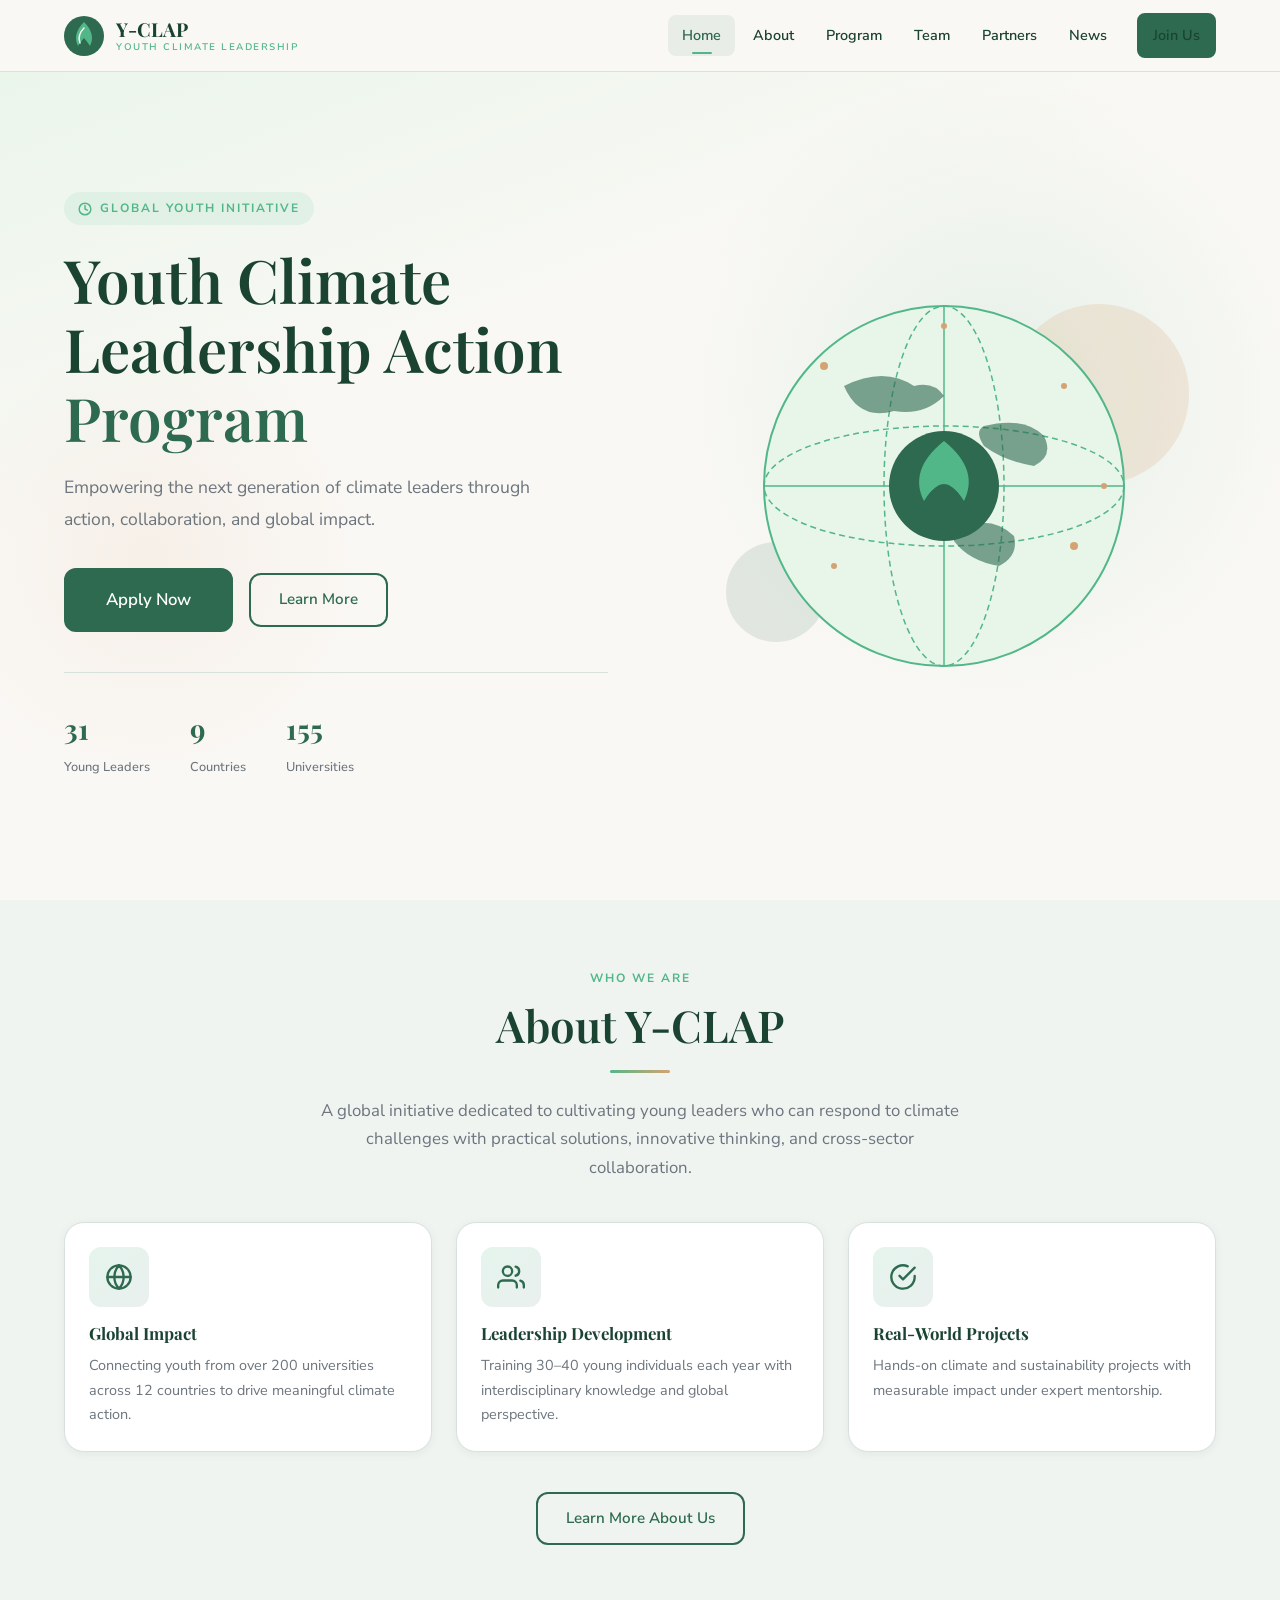
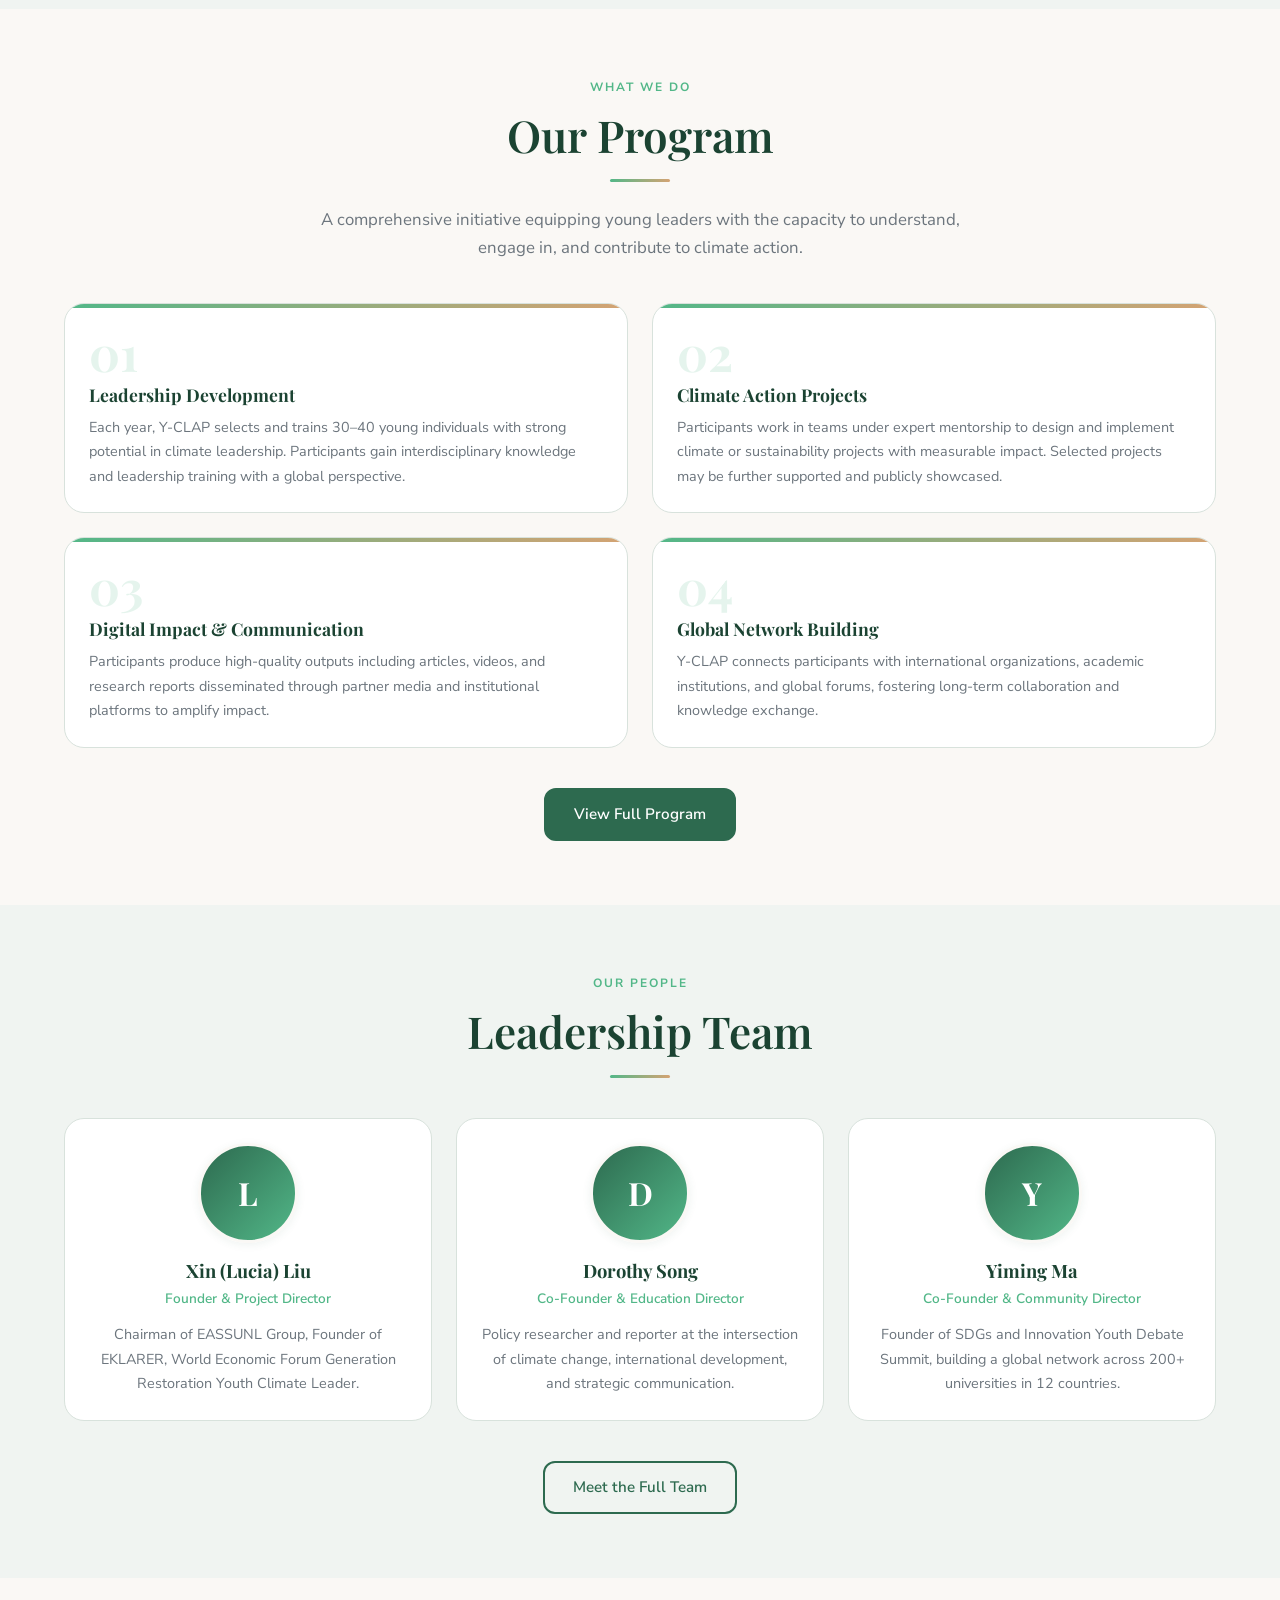
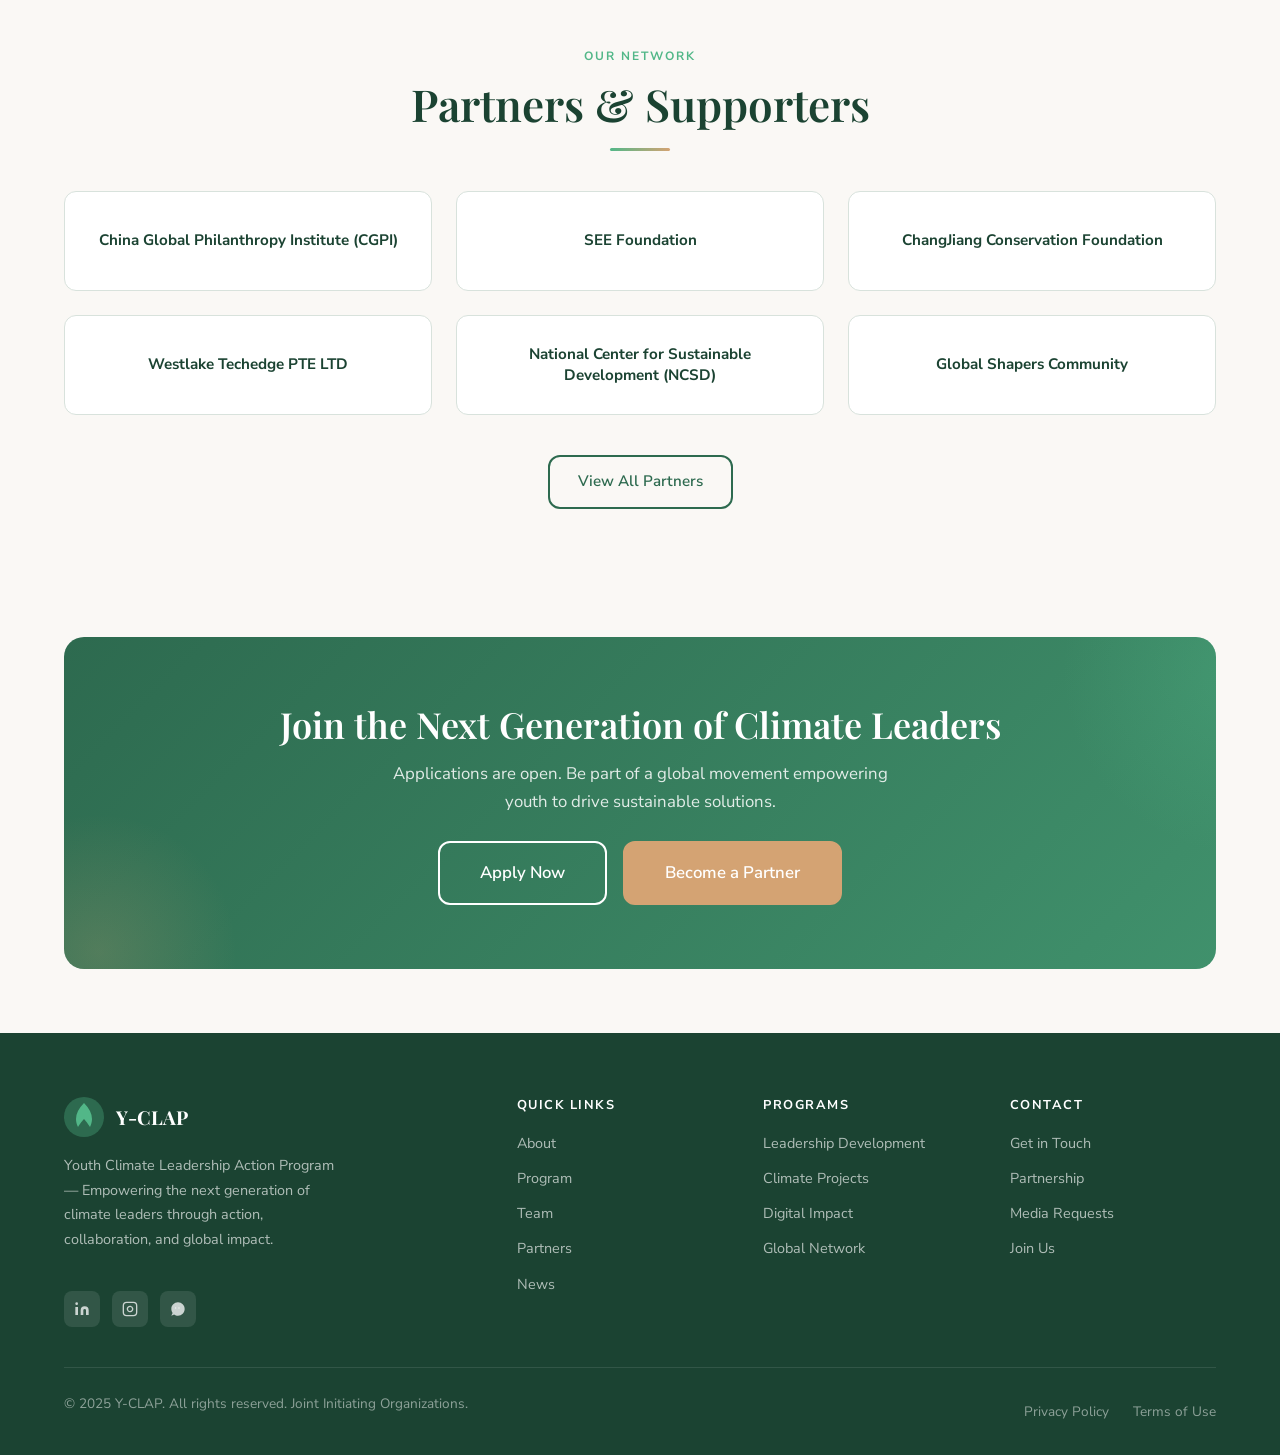
==== index.html @ 4a53b130 "Add files via upload" ====
<!DOCTYPE html>
<html lang="en">
<head>
  <meta charset="UTF-8">
  <meta name="viewport" content="width=device-width, initial-scale=1.0">
  <title>Y-CLAP | Youth Climate Leadership Action Program</title>
  <meta name="description" content="Empowering the next generation of climate leaders through action, collaboration, and global impact.">
  <link rel="stylesheet" href="css/style.css">
  <link rel="stylesheet" href="css/components.css">
  <link rel="icon" type="image/svg+xml" href="data:image/svg+xml,<svg xmlns='http://www.w3.org/2000/svg' viewBox='0 0 100 100'><circle cx='50' cy='50' r='45' fill='%232d6a4f'/><path d='M50 20 C30 35 25 55 35 70 C42 60 50 55 50 55 C50 55 58 60 65 70 C75 55 70 35 50 20Z' fill='%2352b788'/></svg>">
</head>
<body>

  <!-- Header -->
  <header class="header">
    <div class="header__inner">
      <a href="index.html" class="header__logo">
        <svg class="header__logo-icon" viewBox="0 0 40 40" fill="none" xmlns="http://www.w3.org/2000/svg">
          <circle cx="20" cy="20" r="20" fill="#2d6a4f"/>
          <path d="M20 6C12 14 10 22 14 30C17 25 20 22 20 22C20 22 23 25 26 30C30 22 28 14 20 6Z" fill="#52b788"/>
          <path d="M20 12C15 17 14 22 16 27" stroke="#faf8f5" stroke-width="1.5" stroke-linecap="round"/>
        </svg>
        <div class="header__logo-text">
          Y-CLAP
          <span>Youth Climate Leadership</span>
        </div>
      </a>

      <nav class="nav" aria-label="Main navigation">
        <a href="index.html" class="nav__link active">Home</a>
        <a href="about.html" class="nav__link">About</a>
        <a href="program.html" class="nav__link">Program</a>
        <a href="team.html" class="nav__link">Team</a>
        <a href="partners.html" class="nav__link">Partners</a>
        <a href="news.html" class="nav__link">News</a>
        <a href="contact.html" class="nav__link nav__cta btn btn--primary btn--sm">Join Us</a>
      </nav>

      <button class="nav-toggle" aria-label="Toggle menu">
        <span></span><span></span><span></span>
      </button>
    </div>
  </header>

  <!-- Hero Section -->
  <section class="hero">
    <div class="container">
      <div class="hero__inner">
        <div class="hero__content">
          <div class="hero__label">
            <svg width="14" height="14" viewBox="0 0 24 24" fill="none" stroke="currentColor" stroke-width="2.5" stroke-linecap="round" stroke-linejoin="round"><path d="M12 2C6.48 2 2 6.48 2 12s4.48 10 10 10 10-4.48 10-10S17.52 2 12 2z"/><path d="M12 6v6l4 2"/></svg>
            Global Youth Initiative
          </div>
          <h1 class="hero__title">
            Youth Climate<br>Leadership Action<br><em>Program</em>
          </h1>
          <p class="hero__subtitle">
            Empowering the next generation of climate leaders through action, collaboration, and global impact.
          </p>
          <div class="hero__actions">
            <a href="contact.html" class="btn btn--primary btn--lg">Apply Now</a>
            <a href="program.html" class="btn btn--outline">Learn More</a>
          </div>

          <div class="hero__stats">
            <div class="hero__stat">
              <span class="hero__stat-number" data-counter="40">0</span>
              <span class="hero__stat-label">Young Leaders</span>
            </div>
            <div class="hero__stat">
              <span class="hero__stat-number" data-counter="12">0</span>
              <span class="hero__stat-label">Countries</span>
            </div>
            <div class="hero__stat">
              <span class="hero__stat-number" data-counter="200">0</span>
              <span class="hero__stat-label">Universities</span>
            </div>
          </div>
        </div>

        <div class="hero__visual" aria-hidden="true">
          <div class="hero__circle hero__circle--1"></div>
          <div class="hero__circle hero__circle--2"></div>
          <div class="hero__circle hero__circle--3"></div>
          <svg class="hero__illustration" viewBox="0 0 520 520" fill="none" xmlns="http://www.w3.org/2000/svg">
            <!-- Globe -->
            <circle cx="260" cy="260" r="180" fill="#e8f5e9" stroke="#52b788" stroke-width="2"/>
            <ellipse cx="260" cy="260" rx="180" ry="60" stroke="#52b788" stroke-width="1.5" stroke-dasharray="6 4"/>
            <ellipse cx="260" cy="260" rx="60" ry="180" stroke="#52b788" stroke-width="1.5" stroke-dasharray="6 4"/>
            <path d="M80 260 H440" stroke="#52b788" stroke-width="1.5"/>
            <path d="M260 80 V440" stroke="#52b788" stroke-width="1.5"/>
            <!-- Continents simplified -->
            <path d="M160 160 Q200 140 230 160 Q250 155 260 170 Q240 190 210 185 Q175 195 160 160Z" fill="#2d6a4f" opacity="0.6"/>
            <path d="M300 200 Q340 190 360 210 Q370 230 350 240 Q320 235 300 220 Q290 205 300 200Z" fill="#2d6a4f" opacity="0.6"/>
            <path d="M280 300 Q310 290 330 310 Q335 330 315 340 Q285 335 270 315 Q270 305 280 300Z" fill="#2d6a4f" opacity="0.6"/>
            <!-- Central leaf logo -->
            <circle cx="260" cy="260" r="55" fill="#2d6a4f"/>
            <path d="M260 215C235 235 230 255 240 275C248 262 255 258 260 258C265 258 272 262 280 275C290 255 285 235 260 215Z" fill="#52b788"/>
            <!-- Stars -->
            <circle cx="140" cy="140" r="4" fill="#d4a373"/>
            <circle cx="380" cy="160" r="3" fill="#d4a373"/>
            <circle cx="150" cy="340" r="3" fill="#d4a373"/>
            <circle cx="390" cy="320" r="4" fill="#d4a373"/>
            <circle cx="260" cy="100" r="3" fill="#d4a373"/>
            <circle cx="420" cy="260" r="3" fill="#d4a373"/>
          </svg>
        </div>
      </div>
    </div>
  </section>

  <!-- About Preview -->
  <section class="section section--alt">
    <div class="container">
      <div class="section__header fade-in">
        <span class="section__label">Who We Are</span>
        <h2 class="section__title">About Y-CLAP</h2>
        <div class="section-divider"></div>
        <p class="section__subtitle">
          A global initiative dedicated to cultivating young leaders who can respond to climate challenges with practical solutions, innovative thinking, and cross-sector collaboration.
        </p>
      </div>

      <div class="grid grid--3" style="margin-top: 2.5rem;">
        <div class="card fade-in fade-in-delay-1">
          <div class="value-card__icon" style="margin: 0 0 1rem;">
            <svg width="28" height="28" viewBox="0 0 24 24" fill="none" stroke="currentColor" stroke-width="2" stroke-linecap="round" stroke-linejoin="round"><circle cx="12" cy="12" r="10"/><path d="M12 2a14.5 14.5 0 0 0 0 20 14.5 14.5 0 0 0 0-20"/><path d="M2 12h20"/></svg>
          </div>
          <h3 class="value-card__title">Global Impact</h3>
          <p class="value-card__desc">Connecting youth from over 200 universities across 12 countries to drive meaningful climate action.</p>
        </div>

        <div class="card fade-in fade-in-delay-2">
          <div class="value-card__icon" style="margin: 0 0 1rem;">
            <svg width="28" height="28" viewBox="0 0 24 24" fill="none" stroke="currentColor" stroke-width="2" stroke-linecap="round" stroke-linejoin="round"><path d="M17 21v-2a4 4 0 0 0-4-4H5a4 4 0 0 0-4 4v2"/><circle cx="9" cy="7" r="4"/><path d="M23 21v-2a4 4 0 0 0-3-3.87"/><path d="M16 3.13a4 4 0 0 1 0 7.75"/></svg>
          </div>
          <h3 class="value-card__title">Leadership Development</h3>
          <p class="value-card__desc">Training 30–40 young individuals each year with interdisciplinary knowledge and global perspective.</p>
        </div>

        <div class="card fade-in fade-in-delay-3">
          <div class="value-card__icon" style="margin: 0 0 1rem;">
            <svg width="28" height="28" viewBox="0 0 24 24" fill="none" stroke="currentColor" stroke-width="2" stroke-linecap="round" stroke-linejoin="round"><path d="M22 11.08V12a10 10 0 1 1-5.93-9.14"/><polyline points="22 4 12 14.01 9 11.01"/></svg>
          </div>
          <h3 class="value-card__title">Real-World Projects</h3>
          <p class="value-card__desc">Hands-on climate and sustainability projects with measurable impact under expert mentorship.</p>
        </div>
      </div>

      <div style="text-align: center; margin-top: 2.5rem;" class="fade-in">
        <a href="about.html" class="btn btn--outline">Learn More About Us</a>
      </div>
    </div>
  </section>

  <!-- Program Highlights -->
  <section class="section">
    <div class="container">
      <div class="section__header fade-in">
        <span class="section__label">What We Do</span>
        <h2 class="section__title">Our Program</h2>
        <div class="section-divider"></div>
        <p class="section__subtitle">
          A comprehensive initiative equipping young leaders with the capacity to understand, engage in, and contribute to climate action.
        </p>
      </div>

      <div class="grid grid--2" style="margin-top: 2.5rem; gap: 1.5rem;">
        <div class="program-card fade-in fade-in-delay-1">
          <div class="program-card__number">01</div>
          <h3 class="program-card__title">Leadership Development</h3>
          <p class="program-card__desc">Each year, Y-CLAP selects and trains 30–40 young individuals with strong potential in climate leadership. Participants gain interdisciplinary knowledge and leadership training with a global perspective.</p>
        </div>

        <div class="program-card fade-in fade-in-delay-2">
          <div class="program-card__number">02</div>
          <h3 class="program-card__title">Climate Action Projects</h3>
          <p class="program-card__desc">Participants work in teams under expert mentorship to design and implement climate or sustainability projects with measurable impact. Selected projects may be further supported and publicly showcased.</p>
        </div>

        <div class="program-card fade-in fade-in-delay-3">
          <div class="program-card__number">03</div>
          <h3 class="program-card__title">Digital Impact & Communication</h3>
          <p class="program-card__desc">Participants produce high-quality outputs including articles, videos, and research reports disseminated through partner media and institutional platforms to amplify impact.</p>
        </div>

        <div class="program-card fade-in fade-in-delay-4">
          <div class="program-card__number">04</div>
          <h3 class="program-card__title">Global Network Building</h3>
          <p class="program-card__desc">Y-CLAP connects participants with international organizations, academic institutions, and global forums, fostering long-term collaboration and knowledge exchange.</p>
        </div>
      </div>

      <div style="text-align: center; margin-top: 2.5rem;" class="fade-in">
        <a href="program.html" class="btn btn--primary">View Full Program</a>
      </div>
    </div>
  </section>

  <!-- Team Preview -->
  <section class="section section--alt">
    <div class="container">
      <div class="section__header fade-in">
        <span class="section__label">Our People</span>
        <h2 class="section__title">Leadership Team</h2>
        <div class="section-divider"></div>
      </div>

      <div class="grid grid--3" style="margin-top: 2.5rem;">
        <div class="team-card text-center fade-in fade-in-delay-1">
          <div class="team-card__avatar">L</div>
          <h3 class="team-card__name">Xin (Lucia) Liu</h3>
          <p class="team-card__role">Founder & Project Director</p>
          <p class="team-card__bio">Chairman of EASSUNL Group, Founder of EKLARER, World Economic Forum Generation Restoration Youth Climate Leader.</p>
        </div>

        <div class="team-card text-center fade-in fade-in-delay-2">
          <div class="team-card__avatar">D</div>
          <h3 class="team-card__name">Dorothy Song</h3>
          <p class="team-card__role">Co-Founder & Education Director</p>
          <p class="team-card__bio">Policy researcher and reporter at the intersection of climate change, international development, and strategic communication.</p>
        </div>

        <div class="team-card text-center fade-in fade-in-delay-3">
          <div class="team-card__avatar">Y</div>
          <h3 class="team-card__name">Yiming Ma</h3>
          <p class="team-card__role">Co-Founder & Community Director</p>
          <p class="team-card__bio">Founder of SDGs and Innovation Youth Debate Summit, building a global network across 200+ universities in 12 countries.</p>
        </div>
      </div>

      <div style="text-align: center; margin-top: 2.5rem;" class="fade-in">
        <a href="team.html" class="btn btn--outline">Meet the Full Team</a>
      </div>
    </div>
  </section>

  <!-- Partners Preview -->
  <section class="section">
    <div class="container">
      <div class="section__header fade-in">
        <span class="section__label">Our Network</span>
        <h2 class="section__title">Partners & Supporters</h2>
        <div class="section-divider"></div>
      </div>

      <div class="grid grid--3" style="margin-top: 2.5rem;">
        <div class="partner-card fade-in fade-in-delay-1"><span class="partner-card__name">China Global Philanthropy Institute (CGPI)</span></div>
        <div class="partner-card fade-in fade-in-delay-2"><span class="partner-card__name">SEE Foundation</span></div>
        <div class="partner-card fade-in fade-in-delay-3"><span class="partner-card__name">ChangJiang Conservation Foundation</span></div>
        <div class="partner-card fade-in fade-in-delay-1"><span class="partner-card__name">Westlake Techedge PTE LTD</span></div>
        <div class="partner-card fade-in fade-in-delay-2"><span class="partner-card__name">National Center for Sustainable Development (NCSD)</span></div>
        <div class="partner-card fade-in fade-in-delay-3"><span class="partner-card__name">Global Shapers Community</span></div>
      </div>

      <div style="text-align: center; margin-top: 2.5rem;" class="fade-in">
        <a href="partners.html" class="btn btn--outline">View All Partners</a>
      </div>
    </div>
  </section>

  <!-- CTA Banner -->
  <section class="section">
    <div class="container">
      <div class="cta-banner fade-in">
        <div class="cta-banner__inner">
          <h2>Join the Next Generation of Climate Leaders</h2>
          <p>Applications are open. Be part of a global movement empowering youth to drive sustainable solutions.</p>
          <div class="cta-banner__actions">
            <a href="contact.html" class="btn btn--outline-white btn--lg">Apply Now</a>
            <a href="contact.html" class="btn btn--accent btn--lg">Become a Partner</a>
          </div>
        </div>
      </div>
    </div>
  </section>

  <!-- Footer -->
  <footer class="footer">
    <div class="container">
      <div class="footer__grid">
        <div class="footer__brand">
          <div class="footer__brand-logo">
            <svg viewBox="0 0 40 40" fill="none"><circle cx="20" cy="20" r="20" fill="#2d6a4f"/><path d="M20 6C12 14 10 22 14 30C17 25 20 22 20 22C20 22 23 25 26 30C30 22 28 14 20 6Z" fill="#52b788"/></svg>
            <span class="footer__brand-name">Y-CLAP</span>
          </div>
          <p class="footer__brand-desc">Youth Climate Leadership Action Program — Empowering the next generation of climate leaders through action, collaboration, and global impact.</p>
          <div class="footer__social">
            <a href="#" aria-label="LinkedIn">
              <svg width="16" height="16" viewBox="0 0 24 24" fill="currentColor"><path d="M16 8a6 6 0 0 1 6 6v7h-4v-7a2 2 0 0 0-2-2 2 2 0 0 0-2 2v7h-4v-7a6 6 0 0 1 6-6z"/><rect x="2" y="9" width="4" height="12"/><circle cx="4" cy="4" r="2"/></svg>
            </a>
            <a href="#" aria-label="Instagram">
              <svg width="16" height="16" viewBox="0 0 24 24" fill="none" stroke="currentColor" stroke-width="2"><rect x="2" y="2" width="20" height="20" rx="5" ry="5"/><path d="M16 11.37A4 4 0 1 1 12.63 8 4 4 0 0 1 16 11.37z"/><line x1="17.5" y1="6.5" x2="17.51" y2="6.5"/></svg>
            </a>
            <a href="#" aria-label="WeChat">
              <svg width="16" height="16" viewBox="0 0 24 24" fill="currentColor"><path d="M8.5 11.5a1 1 0 1 0 0-2 1 1 0 0 0 0 2zm5 0a1 1 0 1 0 0-2 1 1 0 0 0 0 2z"/><path d="M12 2C6.48 2 2 6.48 2 12c0 2.17.7 4.18 1.88 5.82L2 22l4.18-1.88C7.82 21.3 9.83 22 12 22c5.52 0 10-4.48 10-10S17.52 2 12 2z"/></svg>
            </a>
          </div>
        </div>

        <div class="footer__col">
          <h4>Quick Links</h4>
          <ul class="footer__links">
            <li><a href="about.html">About</a></li>
            <li><a href="program.html">Program</a></li>
            <li><a href="team.html">Team</a></li>
            <li><a href="partners.html">Partners</a></li>
            <li><a href="news.html">News</a></li>
          </ul>
        </div>

        <div class="footer__col">
          <h4>Programs</h4>
          <ul class="footer__links">
            <li><a href="program.html">Leadership Development</a></li>
            <li><a href="program.html">Climate Projects</a></li>
            <li><a href="program.html">Digital Impact</a></li>
            <li><a href="program.html">Global Network</a></li>
          </ul>
        </div>

        <div class="footer__col">
          <h4>Contact</h4>
          <ul class="footer__links">
            <li><a href="contact.html">Get in Touch</a></li>
            <li><a href="contact.html">Partnership</a></li>
            <li><a href="contact.html">Media Requests</a></li>
            <li><a href="contact.html">Join Us</a></li>
          </ul>
        </div>
      </div>

      <div class="footer__bottom">
        <p>© 2025 Y-CLAP. All rights reserved. Joint Initiating Organizations.</p>
        <div class="footer__bottom-links">
          <a href="#">Privacy Policy</a>
          <a href="#">Terms of Use</a>
        </div>
      </div>
    </div>
  </footer>

  <script src="js/main.js"></script>
</body>
</html>
---- css/style.css ----
/* ============================================
   Y-CLAP Website — Main Stylesheet
   ============================================ */

/* Google Fonts */
@import url('https://fonts.googleapis.com/css2?family=Playfair+Display:wght@400;500;600;700&family=Nunito+Sans:wght@300;400;500;600;700&display=swap');

/* ============================================
   CSS Variables
   ============================================ */
:root {
  /* Colors */
  --color-primary: #2d6a4f;
  --color-primary-dark: #1b4332;
  --color-primary-light: #40916c;
  --color-secondary: #52b788;
  --color-secondary-light: #74c69d;
  --color-accent: #d4a373;
  --color-accent-light: #e9c46a;
  --color-bg: #faf8f5;
  --color-bg-alt: #f0f4f1;
  --color-white: #ffffff;
  --color-text: #1b4332;
  --color-text-light: #52b788;
  --color-text-muted: #6c757d;
  --color-border: #d8e2dc;

  /* Typography */
  --font-heading: 'Playfair Display', Georgia, serif;
  --font-body: 'Nunito Sans', -apple-system, sans-serif;

  /* Spacing */
  --space-xs: 0.5rem;
  --space-sm: 1rem;
  --space-md: 1.5rem;
  --space-lg: 2.5rem;
  --space-xl: 4rem;
  --space-2xl: 6rem;

  /* Border radius */
  --radius-sm: 8px;
  --radius-md: 12px;
  --radius-lg: 20px;
  --radius-full: 50%;

  /* Shadows */
  --shadow-sm: 0 2px 8px rgba(45, 106, 79, 0.08);
  --shadow-md: 0 4px 20px rgba(45, 106, 79, 0.12);
  --shadow-lg: 0 8px 40px rgba(45, 106, 79, 0.15);

  /* Transitions */
  --transition: all 0.3s ease;
  --transition-slow: all 0.5s ease;

  /* Layout */
  --max-width: 1200px;
  --header-height: 72px;
}

/* ============================================
   Reset & Base
   ============================================ */
*, *::before, *::after {
  margin: 0;
  padding: 0;
  box-sizing: border-box;
}

html {
  scroll-behavior: smooth;
  font-size: 16px;
}

body {
  font-family: var(--font-body);
  color: var(--color-text);
  background-color: var(--color-bg);
  line-height: 1.7;
  overflow-x: hidden;
}

img {
  max-width: 100%;
  height: auto;
  display: block;
}

a {
  color: var(--color-primary);
  text-decoration: none;
  transition: var(--transition);
}

a:hover {
  color: var(--color-secondary);
}

ul {
  list-style: none;
}

h1, h2, h3, h4, h5, h6 {
  font-family: var(--font-heading);
  color: var(--color-primary-dark);
  line-height: 1.3;
  font-weight: 600;
}

p {
  margin-bottom: 1rem;
}

p:last-child {
  margin-bottom: 0;
}

/* ============================================
   Layout Utilities
   ============================================ */
.container {
  width: 100%;
  max-width: var(--max-width);
  margin: 0 auto;
  padding: 0 var(--space-md);
}

.section {
  padding: var(--space-xl) 0;
}

.section--alt {
  background-color: var(--color-bg-alt);
}

.section--green {
  background: linear-gradient(135deg, var(--color-primary) 0%, var(--color-primary-light) 100%);
  color: var(--color-white);
}

.section--green h2,
.section--green h3 {
  color: var(--color-white);
}

.section__header {
  text-align: center;
  margin-bottom: var(--space-lg);
}

.section__label {
  display: inline-block;
  font-size: 0.75rem;
  font-weight: 700;
  text-transform: uppercase;
  letter-spacing: 2px;
  color: var(--color-secondary);
  margin-bottom: var(--space-xs);
}

.section__title {
  font-size: clamp(1.75rem, 4vw, 2.75rem);
  margin-bottom: var(--space-sm);
}

.section__subtitle {
  font-size: 1.05rem;
  color: var(--color-text-muted);
  max-width: 640px;
  margin: 0 auto;
  font-weight: 400;
}

.section--green .section__subtitle {
  color: rgba(255, 255, 255, 0.8);
}

.grid {
  display: grid;
  gap: var(--space-md);
}

.grid--2 {
  grid-template-columns: repeat(2, 1fr);
}

.grid--3 {
  grid-template-columns: repeat(3, 1fr);
}

.grid--4 {
  grid-template-columns: repeat(4, 1fr);
}

@media (max-width: 1024px) {
  .grid--4 {
    grid-template-columns: repeat(2, 1fr);
  }
}

@media (max-width: 768px) {
  .grid--2,
  .grid--3,
  .grid--4 {
    grid-template-columns: 1fr;
  }

  .section {
    padding: var(--space-lg) 0;
  }

  .section--alt {
    padding: var(--space-lg) 0;
  }
}

/* ============================================
   Typography
   ============================================ */
.text-center { text-align: center; }
.text-left { text-align: left; }
.text-right { text-align: right; }

.text-primary { color: var(--color-primary); }
.text-secondary { color: var(--color-secondary); }
.text-accent { color: var(--color-accent); }
.text-muted { color: var(--color-text-muted); }

.font-heading { font-family: var(--font-heading); }

.lead {
  font-size: 1.15rem;
  color: var(--color-text-muted);
  line-height: 1.8;
}

/* ============================================
   Buttons
   ============================================ */
.btn {
  display: inline-flex;
  align-items: center;
  gap: 0.5rem;
  padding: 0.75rem 1.75rem;
  border-radius: var(--radius-md);
  font-family: var(--font-body);
  font-size: 0.95rem;
  font-weight: 600;
  cursor: pointer;
  border: 2px solid transparent;
  transition: var(--transition);
  text-decoration: none;
  white-space: nowrap;
}

.btn--primary {
  background-color: var(--color-primary);
  color: var(--color-white);
  border-color: var(--color-primary);
}

.btn--primary:hover {
  background-color: var(--color-primary-dark);
  border-color: var(--color-primary-dark);
  color: var(--color-white);
  transform: translateY(-2px);
  box-shadow: var(--shadow-md);
}

.btn--outline {
  background-color: transparent;
  color: var(--color-primary);
  border-color: var(--color-primary);
}

.btn--outline:hover {
  background-color: var(--color-primary);
  color: var(--color-white);
  transform: translateY(-2px);
}

.btn--outline-white {
  background-color: transparent;
  color: var(--color-white);
  border-color: var(--color-white);
}

.btn--outline-white:hover {
  background-color: var(--color-white);
  color: var(--color-primary);
  transform: translateY(-2px);
}

.btn--accent {
  background-color: var(--color-accent);
  color: var(--color-white);
  border-color: var(--color-accent);
}

.btn--accent:hover {
  background-color: #c4915f;
  border-color: #c4915f;
  color: var(--color-white);
  transform: translateY(-2px);
}

.btn--sm {
  padding: 0.5rem 1.25rem;
  font-size: 0.85rem;
}

.btn--lg {
  padding: 1rem 2.5rem;
  font-size: 1.05rem;
}

/* ============================================
   Decorative Elements
   ============================================ */
.leaf-divider {
  width: 100%;
  overflow: hidden;
  line-height: 0;
  margin: 0;
}

.leaf-divider svg {
  width: 100%;
  height: auto;
  display: block;
}

.section-divider {
  width: 60px;
  height: 3px;
  background: linear-gradient(90deg, var(--color-secondary), var(--color-accent));
  border-radius: 2px;
  margin: var(--space-sm) auto var(--space-md);
}

.badge {
  display: inline-block;
  padding: 0.25rem 0.75rem;
  border-radius: var(--radius-sm);
  font-size: 0.75rem;
  font-weight: 700;
  text-transform: uppercase;
  letter-spacing: 1px;
}

.badge--green {
  background-color: rgba(82, 183, 136, 0.15);
  color: var(--color-primary);
}

.badge--accent {
  background-color: rgba(212, 163, 115, 0.15);
  color: var(--color-accent);
}

/* ============================================
   Scroll Animations
   ============================================ */
.fade-in {
  opacity: 0;
  transform: translateY(24px);
  transition: opacity 0.7s ease, transform 0.7s ease;
}

.fade-in.visible {
  opacity: 1;
  transform: translateY(0);
}

.fade-in-delay-1 { transition-delay: 0.1s; }
.fade-in-delay-2 { transition-delay: 0.2s; }
.fade-in-delay-3 { transition-delay: 0.3s; }
.fade-in-delay-4 { transition-delay: 0.4s; }

/* ============================================
   Avatar
   ============================================ */
.avatar {
  width: 80px;
  height: 80px;
  border-radius: var(--radius-full);
  background: linear-gradient(135deg, var(--color-primary) 0%, var(--color-secondary) 100%);
  display: flex;
  align-items: center;
  justify-content: center;
  font-family: var(--font-heading);
  font-size: 1.5rem;
  font-weight: 700;
  color: var(--color-white);
  flex-shrink: 0;
  border: 3px solid var(--color-white);
  box-shadow: var(--shadow-sm);
}

.avatar--lg {
  width: 120px;
  height: 120px;
  font-size: 2.25rem;
}

.avatar--xl {
  width: 160px;
  height: 160px;
  font-size: 3rem;
}

/* ============================================
   Logo
   ============================================ */
.site-logo {
  display: flex;
  align-items: center;
  gap: 0.75rem;
  text-decoration: none;
}

.site-logo__icon {
  width: 40px;
  height: 40px;
  flex-shrink: 0;
}

.site-logo__text {
  font-family: var(--font-heading);
  font-size: 1.25rem;
  font-weight: 700;
  color: var(--color-primary-dark);
  line-height: 1.2;
}

.site-logo__text span {
  display: block;
  font-family: var(--font-body);
  font-size: 0.65rem;
  font-weight: 600;
  letter-spacing: 1.5px;
  text-transform: uppercase;
  color: var(--color-secondary);
}

/* ============================================
   Page Hero (inner pages)
   ============================================ */
@media (max-width: 768px) {
  .page-hero__title {
    font-size: clamp(1.75rem, 6vw, 3rem);
  }
}

/* ============================================
   Team Page — responsive for inline-styled cards
   ============================================ */
@media (max-width: 900px) {
  /* Override inline grid-template-columns on member cards */
  .section .card[style*="grid-template-columns: 300px"] {
    grid-template-columns: 1fr !important;
  }

  .section .card[style*="grid-template-columns: 280px"] {
    grid-template-columns: 1fr !important;
  }

  .section .card[style*="grid-template-columns: 300px"] img:first-child,
  .section .card[style*="grid-template-columns: 280px"] img:first-child {
    max-width: 300px;
    margin: 0 auto;
  }

  /* Executive board — 2 columns on tablet */
  .grid--3 {
    grid-template-columns: repeat(2, 1fr);
  }
}

@media (max-width: 480px) {
  .grid--3 {
    grid-template-columns: 1fr;
  }
}

/* ============================================
   Partner Logo Card
   ============================================ */
.partner-logos-grid {
  display: grid;
  grid-template-columns: repeat(3, 1fr);
  gap: 1.5rem;
}

.partner-logo-card {
  background: var(--color-white);
  border: 1px solid var(--color-border);
  border-radius: var(--radius-md);
  padding: 1.5rem;
  display: flex;
  flex-direction: column;
  align-items: center;
  justify-content: center;
  gap: 0.75rem;
  transition: var(--transition);
  text-align: center;
  min-height: 140px;
}

.partner-logo-card:hover {
  box-shadow: var(--shadow-sm);
  border-color: var(--color-secondary-light);
  transform: translateY(-2px);
}

.partner-logo-card img {
  max-width: 100%;
  max-height: 80px;
  object-fit: contain;
}

.partner-logo-card__icon {
  width: 56px;
  height: 56px;
  border-radius: 50%;
  display: flex;
  align-items: center;
  justify-content: center;
  flex-shrink: 0;
}

.partner-logo-card__name {
  font-size: 0.8rem;
  font-weight: 700;
  color: var(--color-primary-dark);
  line-height: 1.4;
}

.partner-logo-card__sub {
  font-size: 0.72rem;
  color: var(--color-text-muted);
}

@media (max-width: 768px) {
  .partner-logos-grid {
    grid-template-columns: repeat(2, 1fr);
  }
}

@media (max-width: 480px) {
  .partner-logos-grid {
    grid-template-columns: 1fr;
  }
}

/* ============================================
   Board Member Card (compact photo + name)
   ============================================ */
.board-member-card {
  background: var(--color-white);
  border-radius: var(--radius-md);
  overflow: hidden;
  border: 1px solid var(--color-border);
  transition: var(--transition);
  display: flex;
  flex-direction: column;
}

.board-member-card:hover {
  box-shadow: var(--shadow-md);
  border-color: var(--color-secondary-light);
  transform: translateY(-2px);
}

.board-member-card__img {
  width: 100%;
  aspect-ratio: 3 / 4;
  overflow: hidden;
  background: var(--color-bg-alt);
}

.board-member-card__img img {
  width: 100%;
  height: 100%;
  object-fit: cover;
  object-position: top;
  transition: transform 0.3s ease;
}

.board-member-card:hover .board-member-card__img img {
  transform: scale(1.03);
}

.board-member-card__info {
  padding: 1rem;
  text-align: center;
}

.board-member-card__name {
  font-size: 0.95rem;
  font-weight: 700;
  color: var(--color-primary-dark);
  margin-bottom: 0.2rem;
}

.board-member-card__role {
  font-size: 0.8rem;
  color: var(--color-text-muted);
  line-height: 1.4;
}

/* ============================================
   News Card images
   ============================================ */
.news-card__image {
  position: relative;
  overflow: hidden;
}

.news-card__image img {
  width: 100%;
  height: 100%;
  object-fit: cover;
  position: absolute;
  top: 0;
  left: 0;
}
.page-hero {
  background: linear-gradient(135deg, var(--color-primary) 0%, var(--color-primary-light) 100%);
  color: var(--color-white);
  text-align: center;
  padding: calc(var(--header-height) + 3rem) 0 3rem;
  position: relative;
  overflow: hidden;
}

.page-hero::before {
  content: '';
  position: absolute;
  top: -50%;
  right: -20%;
  width: 600px;
  height: 600px;
  background: radial-gradient(circle, rgba(82, 183, 136, 0.3) 0%, transparent 70%);
  border-radius: 50%;
}

.page-hero::after {
  content: '';
  position: absolute;
  bottom: -30%;
  left: -10%;
  width: 400px;
  height: 400px;
  background: radial-gradient(circle, rgba(212, 163, 115, 0.2) 0%, transparent 70%);
  border-radius: 50%;
}

.page-hero .container {
  position: relative;
  z-index: 1;
}

.page-hero__label {
  font-size: 0.75rem;
  font-weight: 700;
  text-transform: uppercase;
  letter-spacing: 2px;
  color: rgba(255, 255, 255, 0.7);
  margin-bottom: 0.5rem;
}

.page-hero__title {
  font-size: clamp(2rem, 5vw, 3.5rem);
  color: var(--color-white);
  margin-bottom: 1rem;
}

.page-hero__subtitle {
  font-size: 1.1rem;
  color: rgba(255, 255, 255, 0.85);
  max-width: 600px;
  margin: 0 auto;
  font-weight: 400;
}

.page-hero--sm {
  padding: calc(var(--header-height) + 2rem) 0 2rem;
}

/* ============================================
   Cards Base
   ============================================ */
.card {
  background: var(--color-white);
  border-radius: var(--radius-lg);
  padding: var(--space-md);
  box-shadow: var(--shadow-sm);
  transition: var(--transition);
  border: 1px solid var(--color-border);
}

.card:hover {
  transform: translateY(-4px);
  box-shadow: var(--shadow-md);
}

.card--flat {
  box-shadow: none;
  border: 1px solid var(--color-border);
}

.card--flat:hover {
  border-color: var(--color-secondary);
  box-shadow: var(--shadow-sm);
}
---- css/components.css ----
/* ============================================
   Y-CLAP Website — Components
   ============================================ */

/* ============================================
   Header & Navigation
   ============================================ */
.header {
  position: fixed;
  top: 0;
  left: 0;
  right: 0;
  z-index: 1000;
  background: rgba(250, 248, 245, 0.95);
  backdrop-filter: blur(12px);
  -webkit-backdrop-filter: blur(12px);
  border-bottom: 1px solid var(--color-border);
  transition: var(--transition);
  height: var(--header-height);
}

.header.scrolled {
  box-shadow: var(--shadow-sm);
}

.header__inner {
  display: flex;
  align-items: center;
  justify-content: space-between;
  height: 100%;
  max-width: var(--max-width);
  margin: 0 auto;
  padding: 0 var(--space-md);
}

.header__logo {
  display: flex;
  align-items: center;
  gap: 0.75rem;
  text-decoration: none;
  z-index: 1001;
}

.header__logo-icon {
  width: 40px;
  height: 40px;
  flex-shrink: 0;
}

.header__logo-text {
  font-family: var(--font-heading);
  font-size: 1.2rem;
  font-weight: 700;
  color: var(--color-primary-dark);
  line-height: 1.2;
}

.header__logo-text span {
  display: block;
  font-family: var(--font-body);
  font-size: 0.6rem;
  font-weight: 600;
  letter-spacing: 1.5px;
  text-transform: uppercase;
  color: var(--color-secondary);
}

/* Desktop Nav */
.nav {
  display: flex;
  align-items: center;
  gap: 0.25rem;
}

.nav__link {
  font-size: 0.9rem;
  font-weight: 600;
  color: var(--color-text);
  padding: 0.5rem 0.875rem;
  border-radius: var(--radius-sm);
  transition: var(--transition);
  position: relative;
}

.nav__link:hover,
.nav__link.active {
  color: var(--color-primary);
  background-color: rgba(45, 106, 79, 0.08);
}

.nav__link.active::after {
  content: '';
  position: absolute;
  bottom: 2px;
  left: 50%;
  transform: translateX(-50%);
  width: 20px;
  height: 2px;
  background: var(--color-secondary);
  border-radius: 1px;
}

.nav__cta {
  margin-left: 0.75rem;
}

/* Mobile Menu Toggle */
.nav-toggle {
  display: none;
  flex-direction: column;
  justify-content: center;
  gap: 5px;
  width: 32px;
  height: 32px;
  cursor: pointer;
  background: none;
  border: none;
  padding: 4px;
  z-index: 1001;
}

.nav-toggle span {
  display: block;
  width: 100%;
  height: 2px;
  background: var(--color-primary-dark);
  border-radius: 2px;
  transition: var(--transition);
}

.nav-toggle.active span:nth-child(1) {
  transform: translateY(7px) rotate(45deg);
}

.nav-toggle.active span:nth-child(2) {
  opacity: 0;
}

.nav-toggle.active span:nth-child(3) {
  transform: translateY(-7px) rotate(-45deg);
}

/* Mobile Navigation */
@media (max-width: 768px) {
  .nav-toggle {
    display: flex;
  }

  .nav {
    position: fixed;
    top: 0;
    left: 0;
    right: 0;
    bottom: 0;
    background: rgba(250, 248, 245, 0.98);
    backdrop-filter: blur(20px);
    flex-direction: column;
    justify-content: center;
    align-items: center;
    gap: 0.5rem;
    opacity: 0;
    pointer-events: none;
    transition: var(--transition);
    z-index: 999;
  }

  .nav.active {
    opacity: 1;
    pointer-events: all;
  }

  .nav__link {
    font-size: 1.1rem;
    padding: 0.75rem 1.5rem;
  }

  .nav__cta {
    margin-left: 0;
    margin-top: 0.5rem;
  }
}

/* ============================================
   Footer
   ============================================ */
.footer {
  background: var(--color-primary-dark);
  color: rgba(255, 255, 255, 0.75);
  padding: var(--space-xl) 0 var(--space-md);
}

.footer__grid {
  display: grid;
  grid-template-columns: 2fr 1fr 1fr 1fr;
  gap: var(--space-lg);
  margin-bottom: var(--space-lg);
}

.footer__brand {
  display: flex;
  flex-direction: column;
  gap: 1rem;
}

.footer__brand-logo {
  display: flex;
  align-items: center;
  gap: 0.75rem;
}

.footer__brand-logo svg {
  width: 40px;
  height: 40px;
}

.footer__brand-name {
  font-family: var(--font-heading);
  font-size: 1.2rem;
  font-weight: 700;
  color: var(--color-white);
}

.footer__brand-desc {
  font-size: 0.9rem;
  line-height: 1.7;
  color: rgba(255, 255, 255, 0.65);
  max-width: 280px;
}

.footer__social {
  display: flex;
  gap: 0.75rem;
  margin-top: 0.5rem;
}

.footer__social a {
  width: 36px;
  height: 36px;
  border-radius: var(--radius-sm);
  background: rgba(255, 255, 255, 0.1);
  display: flex;
  align-items: center;
  justify-content: center;
  color: rgba(255, 255, 255, 0.75);
  transition: var(--transition);
}

.footer__social a:hover {
  background: var(--color-secondary);
  color: var(--color-white);
}

.footer__col h4 {
  font-family: var(--font-body);
  font-size: 0.8rem;
  font-weight: 700;
  text-transform: uppercase;
  letter-spacing: 1.5px;
  color: var(--color-white);
  margin-bottom: 1rem;
}

.footer__links {
  display: flex;
  flex-direction: column;
  gap: 0.5rem;
}

.footer__links a {
  font-size: 0.9rem;
  color: rgba(255, 255, 255, 0.65);
  transition: var(--transition);
}

.footer__links a:hover {
  color: var(--color-secondary-light);
  padding-left: 4px;
}

.footer__bottom {
  border-top: 1px solid rgba(255, 255, 255, 0.1);
  padding-top: var(--space-md);
  display: flex;
  align-items: center;
  justify-content: space-between;
  font-size: 0.85rem;
  color: rgba(255, 255, 255, 0.5);
}

.footer__bottom-links {
  display: flex;
  gap: 1.5rem;
}

.footer__bottom-links a {
  color: rgba(255, 255, 255, 0.5);
  font-size: 0.85rem;
}

.footer__bottom-links a:hover {
  color: rgba(255, 255, 255, 0.8);
}

@media (max-width: 768px) {
  .footer__grid {
    grid-template-columns: 1fr 1fr;
  }

  .footer__brand {
    grid-column: 1 / -1;
  }

  .footer__bottom {
    flex-direction: column;
    gap: 0.75rem;
    text-align: center;
  }
}

@media (max-width: 480px) {
  .footer__grid {
    grid-template-columns: 1fr;
  }
}

/* ============================================
   Hero Section (Homepage)
   ============================================ */
.hero {
  min-height: 100vh;
  display: flex;
  align-items: center;
  position: relative;
  overflow: hidden;
  background: linear-gradient(160deg, #e8f5e9 0%, #faf8f5 40%, #faf8f5 100%);
  padding-top: var(--header-height);
}

.hero::before {
  content: '';
  position: absolute;
  top: 5%;
  right: -5%;
  width: 700px;
  height: 700px;
  background: radial-gradient(circle, rgba(82, 183, 136, 0.12) 0%, transparent 65%);
  border-radius: 50%;
}

.hero::after {
  content: '';
  position: absolute;
  bottom: 10%;
  left: -8%;
  width: 500px;
  height: 500px;
  background: radial-gradient(circle, rgba(212, 163, 115, 0.1) 0%, transparent 65%);
  border-radius: 50%;
}

.hero__inner {
  display: grid;
  grid-template-columns: 1fr 1fr;
  align-items: center;
  gap: var(--space-xl);
  padding: var(--space-xl) 0;
  position: relative;
  z-index: 1;
}

.hero__content {
  max-width: 560px;
}

.hero__label {
  display: inline-flex;
  align-items: center;
  gap: 0.5rem;
  font-size: 0.75rem;
  font-weight: 700;
  text-transform: uppercase;
  letter-spacing: 2px;
  color: var(--color-secondary);
  margin-bottom: 1.25rem;
  background: rgba(82, 183, 136, 0.1);
  padding: 0.4rem 0.875rem;
  border-radius: 100px;
}

.hero__title {
  font-size: clamp(2.25rem, 5vw, 3.75rem);
  color: var(--color-primary-dark);
  margin-bottom: 1.25rem;
  line-height: 1.15;
}

.hero__title em {
  font-style: normal;
  color: var(--color-primary);
}

.hero__subtitle {
  font-size: 1.1rem;
  color: var(--color-text-muted);
  line-height: 1.8;
  margin-bottom: 2rem;
  max-width: 480px;
}

.hero__actions {
  display: flex;
  flex-wrap: wrap;
  gap: 1rem;
  align-items: center;
}

.hero__visual {
  position: relative;
  display: flex;
  align-items: center;
  justify-content: center;
}

.hero__illustration {
  width: 100%;
  max-width: 520px;
  position: relative;
  z-index: 1;
}

/* Decorative circles in hero */
.hero__circle {
  position: absolute;
  border-radius: 50%;
}

.hero__circle--1 {
  width: 300px;
  height: 300px;
  background: rgba(82, 183, 136, 0.15);
  top: 50%;
  left: 50%;
  transform: translate(-50%, -50%);
  animation: float 6s ease-in-out infinite;
}

.hero__circle--2 {
  width: 180px;
  height: 180px;
  background: rgba(212, 163, 115, 0.2);
  top: 15%;
  right: 5%;
  animation: float 8s ease-in-out infinite reverse;
}

.hero__circle--3 {
  width: 100px;
  height: 100px;
  background: rgba(45, 106, 79, 0.12);
  bottom: 20%;
  left: 10%;
  animation: float 7s ease-in-out infinite 1s;
}

@keyframes float {
  0%, 100% { transform: translateY(0); }
  50% { transform: translateY(-20px); }
}

.hero__stats {
  display: flex;
  gap: var(--space-lg);
  margin-top: 2.5rem;
  padding-top: 2rem;
  border-top: 1px solid var(--color-border);
}

.hero__stat {
  text-align: left;
}

.hero__stat-number {
  font-family: var(--font-heading);
  font-size: 1.75rem;
  font-weight: 700;
  color: var(--color-primary);
  display: block;
}

.hero__stat-label {
  font-size: 0.8rem;
  color: var(--color-text-muted);
  font-weight: 500;
}

@media (max-width: 768px) {
  .hero__inner {
    grid-template-columns: 1fr;
    text-align: center;
  }

  .hero__content {
    max-width: 100%;
  }

  .hero__subtitle {
    max-width: 100%;
    margin-left: auto;
    margin-right: auto;
  }

  .hero__actions {
    justify-content: center;
  }

  .hero__visual {
    display: none;
  }

  .hero__stats {
    justify-content: center;
    gap: var(--space-md);
  }
}

/* ============================================
   Cards
   ============================================ */

/* Team Card */
.team-card {
  background: var(--color-white);
  border-radius: var(--radius-lg);
  padding: var(--space-md);
  text-align: center;
  transition: var(--transition);
  border: 1px solid var(--color-border);
}

.team-card:hover {
  transform: translateY(-6px);
  box-shadow: var(--shadow-lg);
  border-color: var(--color-secondary-light);
}

.team-card__avatar {
  width: 100px;
  height: 100px;
  border-radius: var(--radius-full);
  background: linear-gradient(135deg, var(--color-primary) 0%, var(--color-secondary) 100%);
  display: flex;
  align-items: center;
  justify-content: center;
  font-family: var(--font-heading);
  font-size: 2rem;
  font-weight: 700;
  color: var(--color-white);
  margin: 0 auto var(--space-sm);
  border: 3px solid var(--color-bg);
  box-shadow: var(--shadow-sm);
}

.team-card--lg .team-card__avatar {
  width: 130px;
  height: 130px;
  font-size: 2.5rem;
}

.team-card__name {
  font-size: 1.15rem;
  font-weight: 700;
  color: var(--color-primary-dark);
  margin-bottom: 0.25rem;
}

.team-card__role {
  font-size: 0.85rem;
  font-weight: 600;
  color: var(--color-secondary);
  margin-bottom: 0.75rem;
}

.team-card__bio {
  font-size: 0.9rem;
  color: var(--color-text-muted);
  line-height: 1.7;
  margin-top: 0.75rem;
}

/* Program Card */
.program-card {
  background: var(--color-white);
  border-radius: var(--radius-lg);
  padding: var(--space-md);
  transition: var(--transition);
  border: 1px solid var(--color-border);
  position: relative;
  overflow: hidden;
}

.program-card::before {
  content: '';
  position: absolute;
  top: 0;
  left: 0;
  right: 0;
  height: 4px;
  background: linear-gradient(90deg, var(--color-secondary), var(--color-accent));
}

.program-card:hover {
  transform: translateY(-4px);
  box-shadow: var(--shadow-md);
  border-color: var(--color-secondary-light);
}

.program-card__number {
  font-family: var(--font-heading);
  font-size: 3rem;
  font-weight: 700;
  color: rgba(82, 183, 136, 0.15);
  line-height: 1;
  margin-bottom: 0.5rem;
}

.program-card__title {
  font-size: 1.1rem;
  font-weight: 700;
  color: var(--color-primary-dark);
  margin-bottom: 0.5rem;
}

.program-card__desc {
  font-size: 0.9rem;
  color: var(--color-text-muted);
  line-height: 1.7;
}

/* Value Card */
.value-card {
  background: var(--color-white);
  border-radius: var(--radius-lg);
  padding: var(--space-md);
  text-align: center;
  transition: var(--transition);
  border: 1px solid var(--color-border);
}

.value-card:hover {
  transform: translateY(-4px);
  box-shadow: var(--shadow-md);
  border-color: var(--color-secondary-light);
}

.value-card__icon {
  width: 60px;
  height: 60px;
  border-radius: var(--radius-md);
  background: linear-gradient(135deg, rgba(82, 183, 136, 0.15), rgba(45, 106, 79, 0.1));
  display: flex;
  align-items: center;
  justify-content: center;
  margin: 0 auto var(--space-sm);
  color: var(--color-primary);
}

.value-card__title {
  font-size: 1.05rem;
  font-weight: 700;
  color: var(--color-primary-dark);
  margin-bottom: 0.5rem;
}

.value-card__desc {
  font-size: 0.9rem;
  color: var(--color-text-muted);
  line-height: 1.7;
}

/* Partner Card */
.partner-card {
  background: var(--color-white);
  border-radius: var(--radius-md);
  padding: 1.5rem;
  display: flex;
  align-items: center;
  justify-content: center;
  text-align: center;
  transition: var(--transition);
  border: 1px solid var(--color-border);
  min-height: 100px;
}

.partner-card:hover {
  transform: translateY(-3px);
  box-shadow: var(--shadow-sm);
  border-color: var(--color-secondary-light);
}

.partner-card__name {
  font-weight: 700;
  font-size: 0.95rem;
  color: var(--color-primary-dark);
  line-height: 1.4;
}

/* News Card */
.news-card {
  background: var(--color-white);
  border-radius: var(--radius-lg);
  overflow: hidden;
  transition: var(--transition);
  border: 1px solid var(--color-border);
}

.news-card:hover {
  transform: translateY(-4px);
  box-shadow: var(--shadow-md);
}

.news-card__image {
  height: 200px;
  background: linear-gradient(135deg, var(--color-primary) 0%, var(--color-primary-light) 100%);
  display: flex;
  align-items: center;
  justify-content: center;
  color: rgba(255, 255, 255, 0.3);
  font-size: 3rem;
}

.news-card__content {
  padding: var(--space-md);
}

.news-card__date {
  font-size: 0.75rem;
  font-weight: 600;
  color: var(--color-secondary);
  text-transform: uppercase;
  letter-spacing: 1px;
  margin-bottom: 0.5rem;
}

.news-card__title {
  font-size: 1.1rem;
  font-weight: 700;
  color: var(--color-primary-dark);
  margin-bottom: 0.5rem;
  line-height: 1.4;
}

.news-card__excerpt {
  font-size: 0.9rem;
  color: var(--color-text-muted);
  line-height: 1.7;
}

/* Highlight Card */
.highlight-card {
  background: rgba(255, 255, 255, 0.12);
  border-radius: var(--radius-lg);
  padding: var(--space-md);
  backdrop-filter: blur(8px);
  border: 1px solid rgba(255, 255, 255, 0.15);
}

.highlight-card__icon {
  width: 48px;
  height: 48px;
  border-radius: var(--radius-md);
  background: rgba(255, 255, 255, 0.15);
  display: flex;
  align-items: center;
  justify-content: center;
  margin-bottom: 1rem;
  color: var(--color-white);
}

.highlight-card__title {
  font-size: 1.1rem;
  font-weight: 700;
  color: var(--color-white);
  margin-bottom: 0.5rem;
}

.highlight-card__desc {
  font-size: 0.9rem;
  color: rgba(255, 255, 255, 0.75);
  line-height: 1.7;
}

/* ============================================
   Team Member Card (with photo)
   ============================================ */
.member-card {
  background: var(--color-white);
  border-radius: var(--radius-lg);
  padding: 2rem;
  transition: var(--transition);
  border: 1px solid var(--color-border);
  display: grid;
  grid-template-columns: 280px 1fr;
  gap: 2.5rem;
  align-items: start;
}

.member-card:hover {
  box-shadow: var(--shadow-md);
  border-color: var(--color-secondary-light);
}

.member-card__photo {
  display: flex;
  flex-direction: column;
  gap: 0.75rem;
}

.member-card__photo > img {
  width: 100%;
  max-height: 360px;
  object-fit: cover;
  border-radius: var(--radius-md);
  object-position: top;
}

.member-card__gallery {
  display: grid;
  grid-template-columns: repeat(4, 1fr);
  gap: 6px;
}

.member-card__gallery img {
  width: 100%;
  aspect-ratio: 1;
  object-fit: cover;
  border-radius: var(--radius-sm);
  object-position: top;
  cursor: pointer;
  opacity: 0.8;
  transition: var(--transition);
}

.member-card__gallery img:hover {
  opacity: 1;
}

.member-card__photo-caption {
  font-size: 0.75rem;
  color: var(--color-text-muted);
  text-align: center;
}

@media (max-width: 900px) {
  .member-card {
    grid-template-columns: 1fr;
  }

  .member-card__photo {
    max-width: 320px;
  }
}

/* ============================================
   Forms
   ============================================ */
.form-group {
  margin-bottom: 1.25rem;
}

.form-label {
  display: block;
  font-size: 0.875rem;
  font-weight: 600;
  color: var(--color-text);
  margin-bottom: 0.5rem;
}

.form-input,
.form-textarea,
.form-select {
  width: 100%;
  padding: 0.75rem 1rem;
  border: 1.5px solid var(--color-border);
  border-radius: var(--radius-md);
  font-family: var(--font-body);
  font-size: 0.95rem;
  color: var(--color-text);
  background: var(--color-white);
  transition: var(--transition);
}

.form-input:focus,
.form-textarea:focus,
.form-select:focus {
  outline: none;
  border-color: var(--color-secondary);
  box-shadow: 0 0 0 3px rgba(82, 183, 136, 0.15);
}

.form-textarea {
  resize: vertical;
  min-height: 140px;
}

.form-input::placeholder,
.form-textarea::placeholder {
  color: #adb5bd;
}

/* ============================================
   CTA Banner
   ============================================ */
.cta-banner {
  background: linear-gradient(135deg, var(--color-primary) 0%, var(--color-primary-light) 100%);
  border-radius: var(--radius-lg);
  padding: var(--space-xl);
  text-align: center;
  position: relative;
  overflow: hidden;
}

.cta-banner::before {
  content: '';
  position: absolute;
  top: -50%;
  right: -20%;
  width: 400px;
  height: 400px;
  background: radial-gradient(circle, rgba(82, 183, 136, 0.3) 0%, transparent 65%);
  border-radius: 50%;
}

.cta-banner::after {
  content: '';
  position: absolute;
  bottom: -40%;
  left: -10%;
  width: 300px;
  height: 300px;
  background: radial-gradient(circle, rgba(212, 163, 115, 0.2) 0%, transparent 65%);
  border-radius: 50%;
}

.cta-banner__inner {
  position: relative;
  z-index: 1;
}

.cta-banner h2 {
  font-size: clamp(1.5rem, 3vw, 2.25rem);
  color: var(--color-white);
  margin-bottom: 0.75rem;
}

.cta-banner p {
  font-size: 1.05rem;
  color: rgba(255, 255, 255, 0.85);
  margin-bottom: 1.5rem;
  max-width: 500px;
  margin-left: auto;
  margin-right: auto;
}

.cta-banner__actions {
  display: flex;
  gap: 1rem;
  justify-content: center;
  flex-wrap: wrap;
}
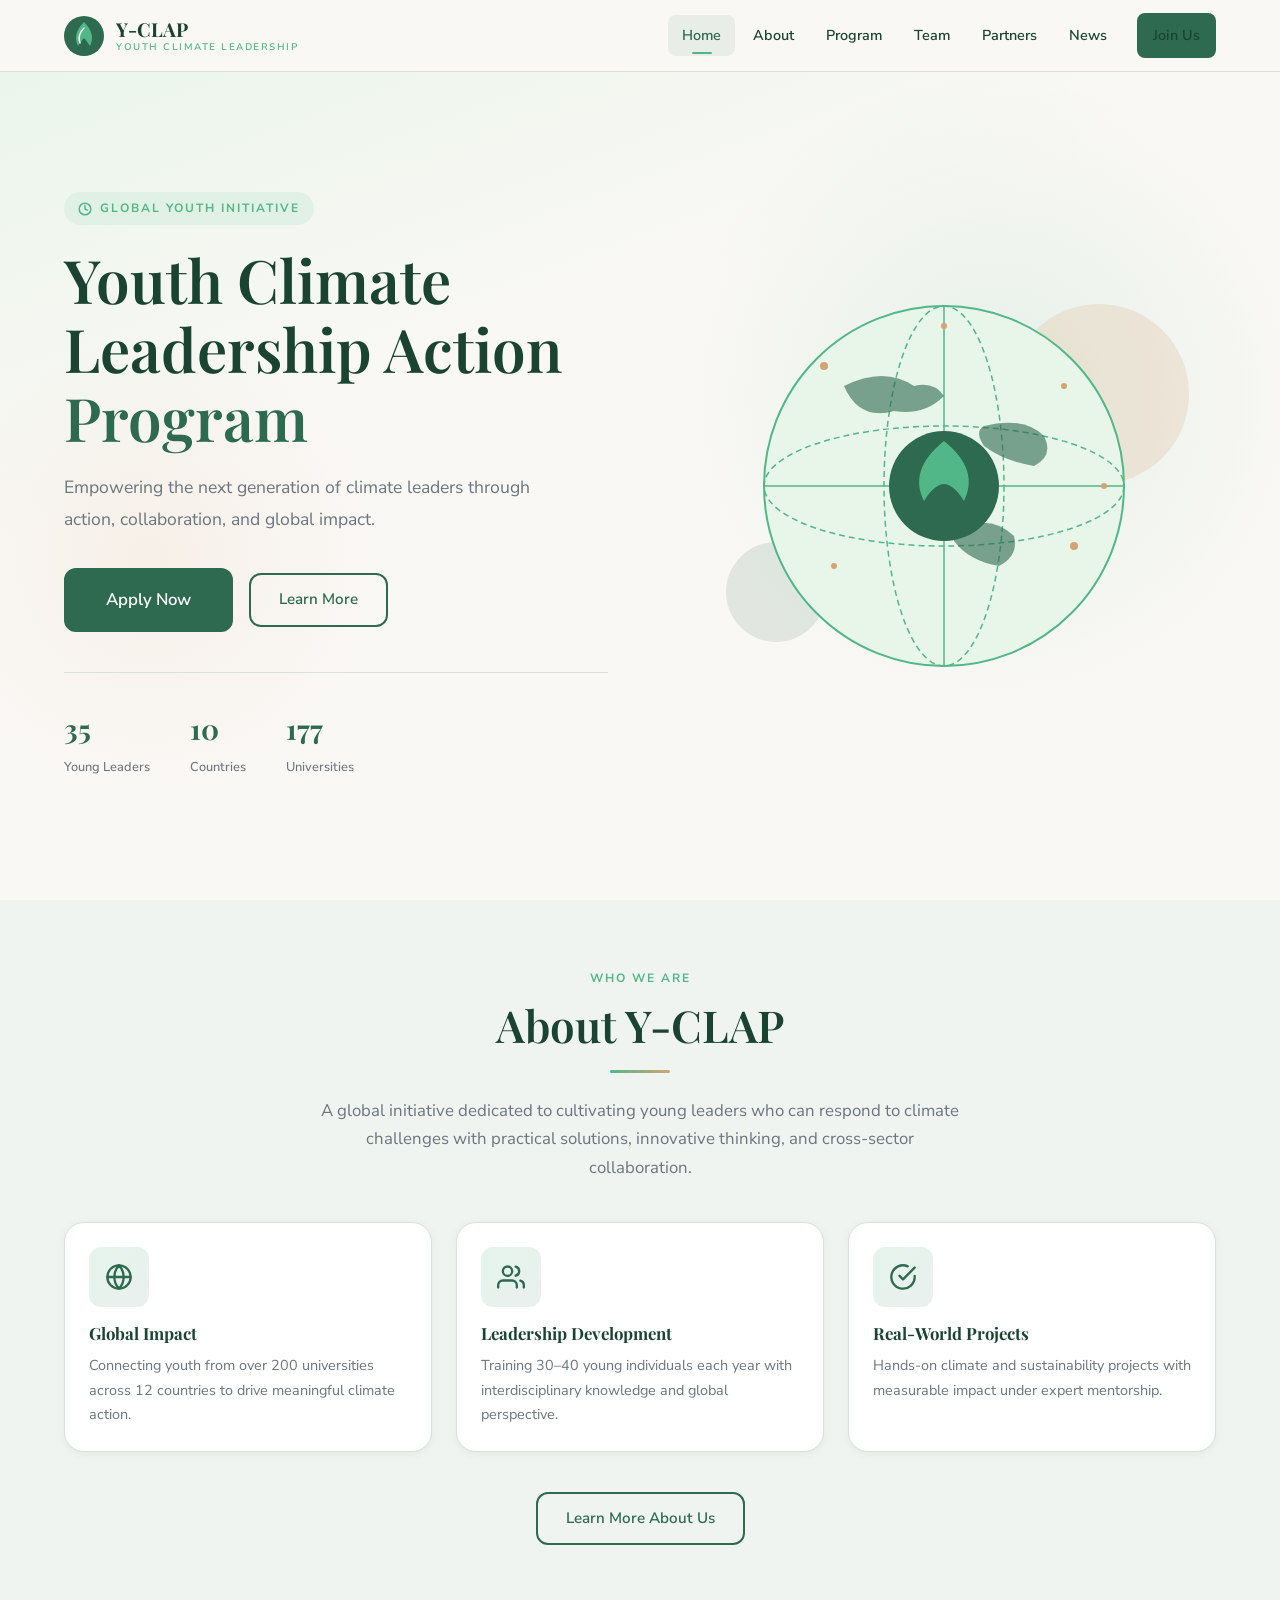
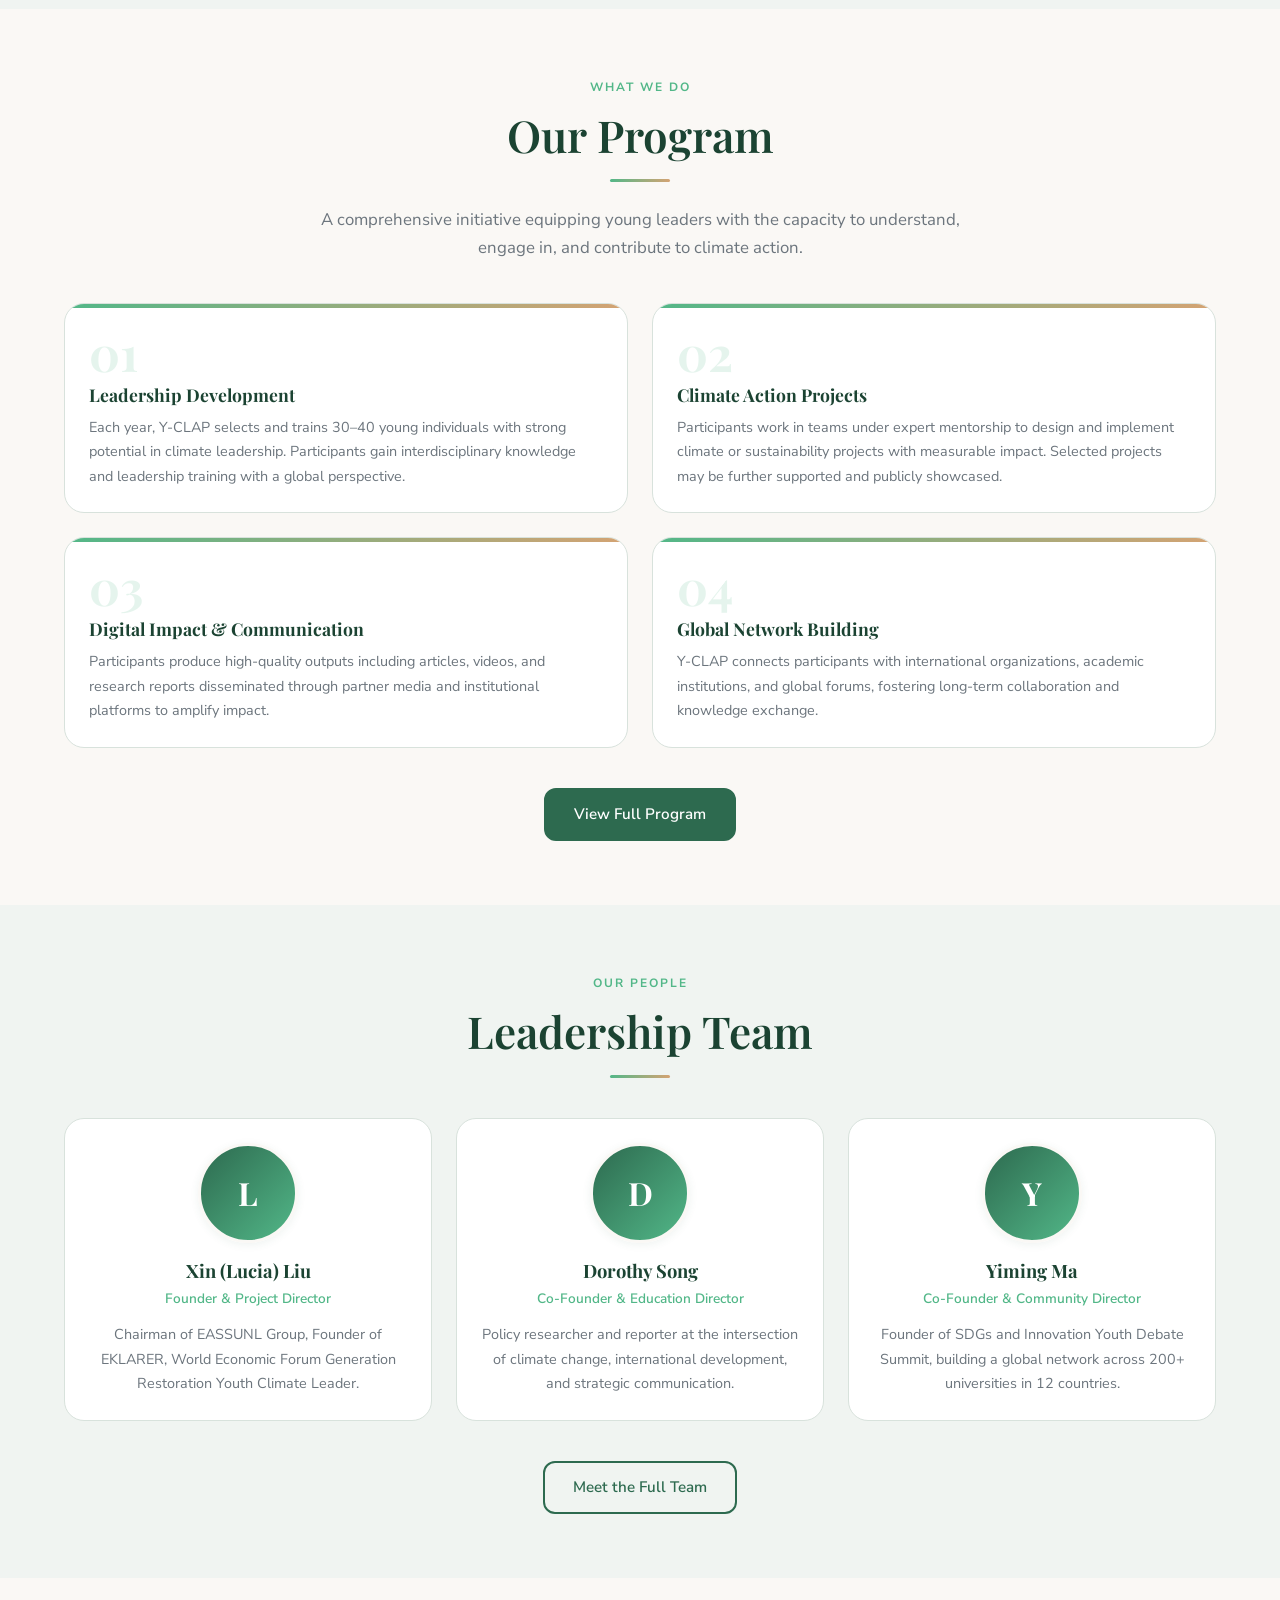
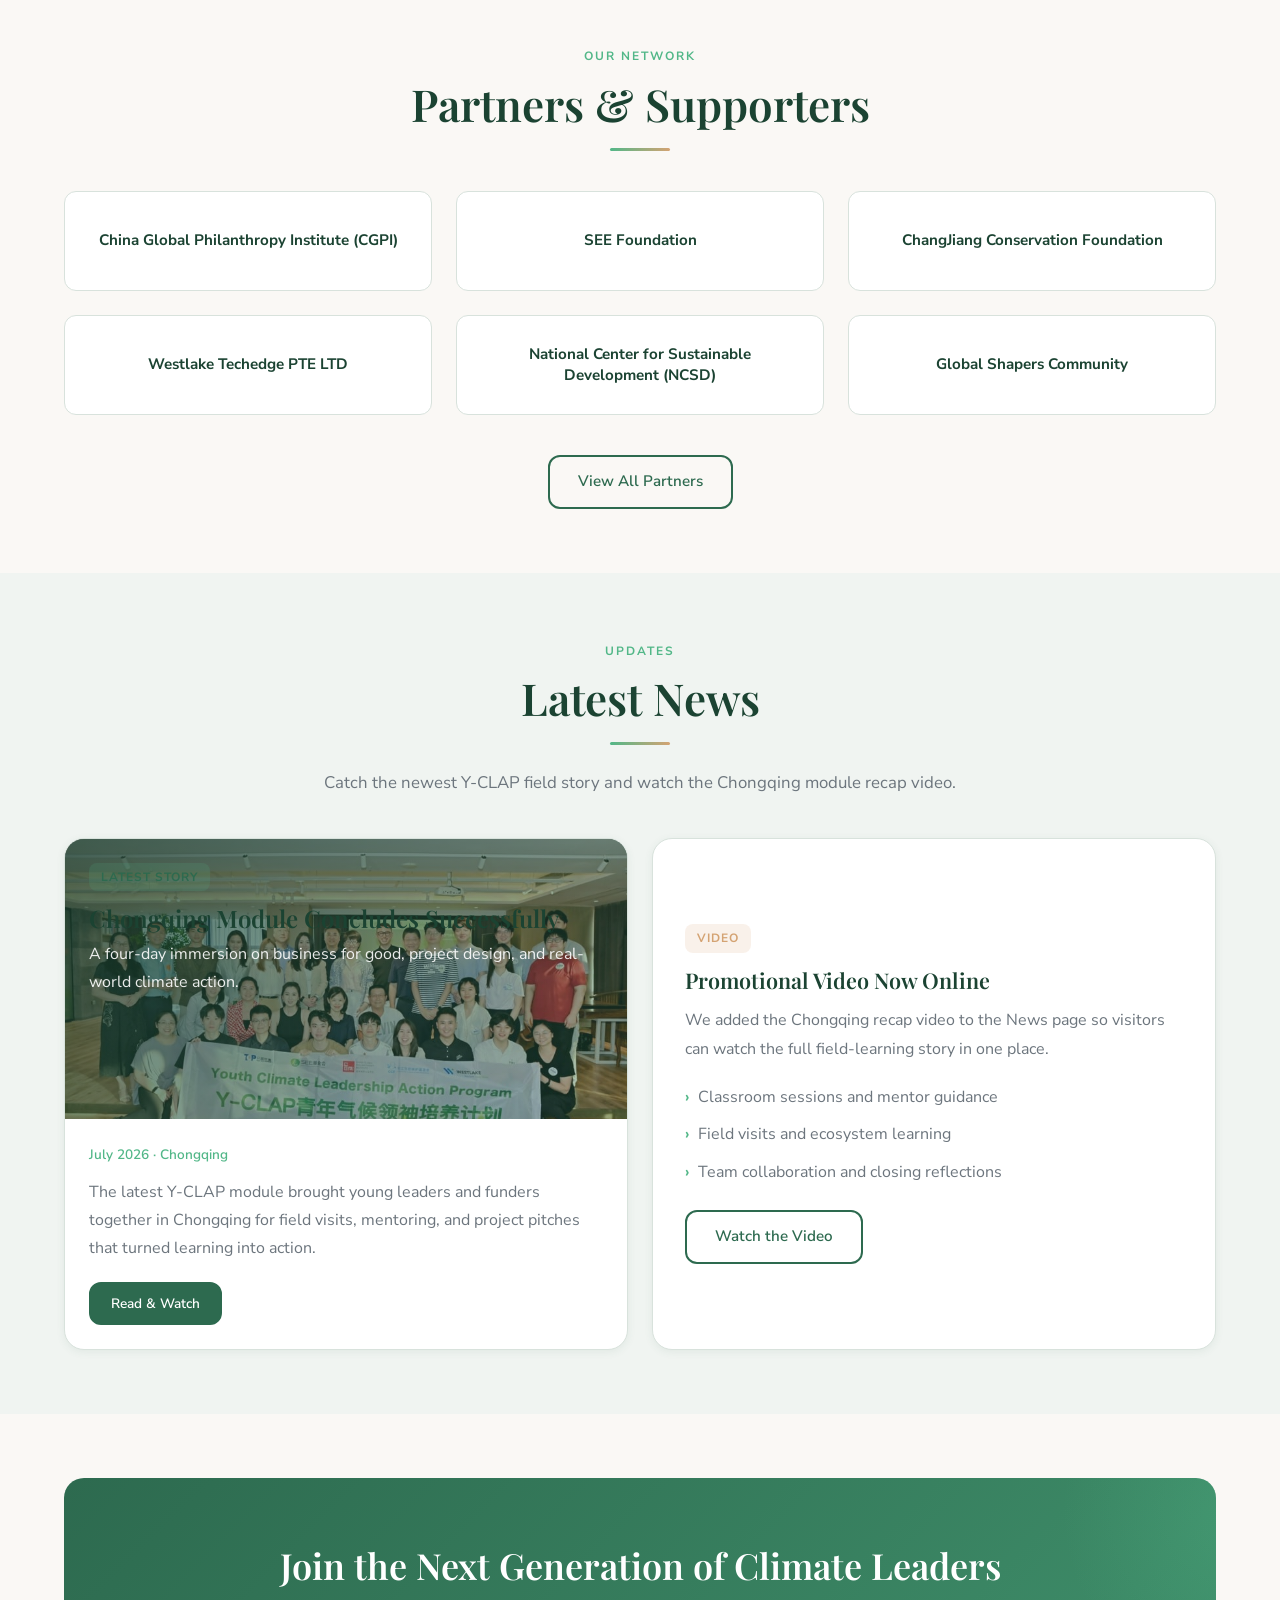
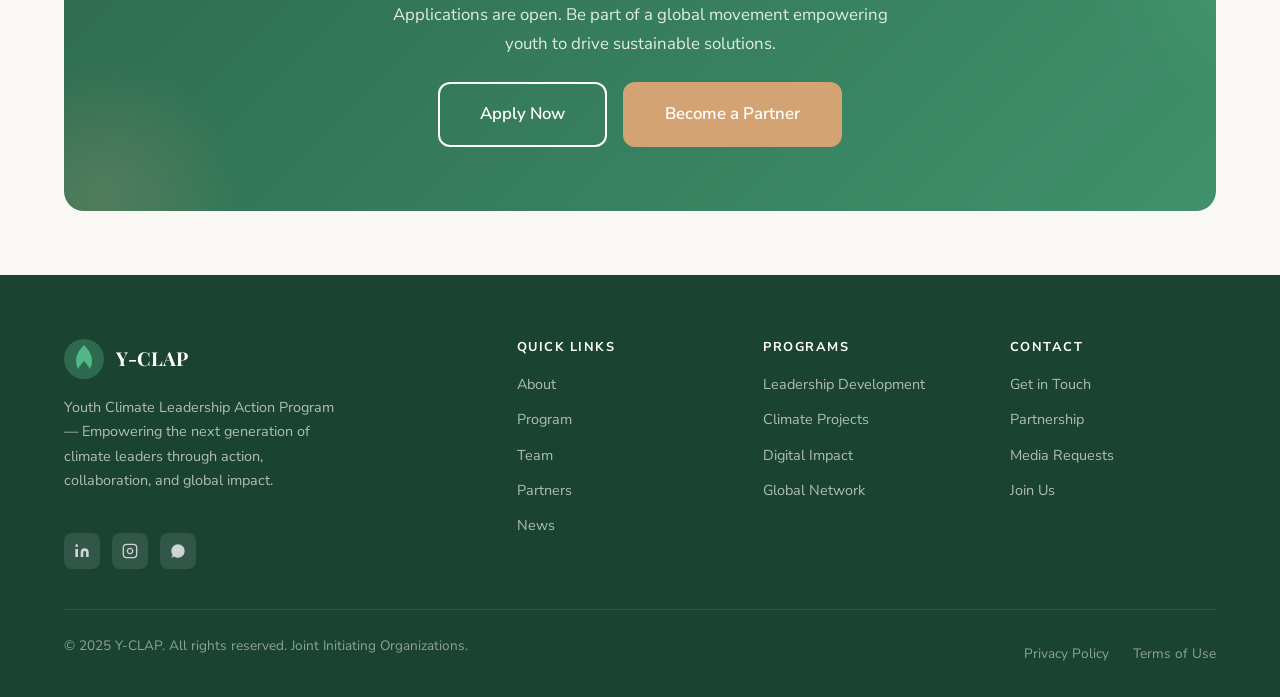
==== commit 2d0cd6ce: "Add files via upload" ====
--- a/index.html
+++ b/index.html
@@ -259,6 +259,54 @@
     </div>
   </section>
 
+  <!-- Latest News -->
+  <section class="section section--alt">
+    <div class="container">
+      <div class="section__header fade-in">
+        <span class="section__label">Updates</span>
+        <h2 class="section__title">Latest News</h2>
+        <div class="section-divider"></div>
+        <p class="section__subtitle">Catch the newest Y-CLAP field story and watch the Chongqing module recap video.</p>
+      </div>
+
+      <div class="grid grid--2" style="margin-top: 2.5rem; gap: 1.5rem; align-items: stretch;">
+        <div class="card fade-in fade-in-delay-1" style="padding: 0; overflow: hidden;">
+          <div style="position: relative; min-height: 280px; background: var(--color-primary-dark);">
+            <img src="assets/images/group-cover.jpg" alt="Chongqing module video still" style="width: 100%; height: 100%; object-fit: cover; position: absolute; inset: 0; opacity: 0.78;">
+            <div style="position: absolute; inset: 0; background: linear-gradient(135deg, rgba(27,67,50,0.7), rgba(82,183,136,0.15));"></div>
+            <div style="position: relative; z-index: 1; display: flex; height: 100%; align-items: flex-end; padding: 1.5rem; color: white;">
+              <div>
+                <span class="badge badge--green" style="margin-bottom: 0.75rem;">Latest Story</span>
+                <h3 style="font-size: 1.5rem; margin-bottom: 0.5rem; line-height: 1.25;">Chongqing Module Concludes Successfully</h3>
+                <p style="margin: 0; opacity: 0.9;">A four-day immersion on business for good, project design, and real-world climate action.</p>
+              </div>
+            </div>
+          </div>
+          <div style="padding: 1.5rem;">
+            <p style="color: var(--color-secondary); font-size: 0.85rem; font-weight: 600; margin-bottom: 0.75rem;">July 2026 · Chongqing</p>
+            <p style="color: var(--color-text-muted); line-height: 1.75; margin-bottom: 1.25rem;">The latest Y-CLAP module brought young leaders and funders together in Chongqing for field visits, mentoring, and project pitches that turned learning into action.</p>
+            <a href="news.html#video" class="btn btn--primary btn--sm">Read &amp; Watch</a>
+          </div>
+        </div>
+
+        <div class="card fade-in fade-in-delay-2" style="display: flex; flex-direction: column; justify-content: center; min-height: 280px; padding: 2rem;">
+          <span class="badge badge--accent" style="margin-bottom: 0.85rem; align-self: flex-start;">Video</span>
+          <h3 style="font-size: 1.35rem; margin-bottom: 0.75rem; color: var(--color-primary-dark);">Promotional Video Now Online</h3>
+          <p style="color: var(--color-text-muted); line-height: 1.8; margin-bottom: 1.25rem;">We added the Chongqing recap video to the News page so visitors can watch the full field-learning story in one place.</p>
+          <ul style="list-style: none; display: grid; gap: 0.65rem; margin: 0 0 1.5rem; padding: 0; color: var(--color-text-muted);">
+            <li style="display: flex; gap: 0.5rem; align-items: flex-start;"><span style="color: var(--color-secondary); font-weight: 700;">›</span> Classroom sessions and mentor guidance</li>
+            <li style="display: flex; gap: 0.5rem; align-items: flex-start;"><span style="color: var(--color-secondary); font-weight: 700;">›</span> Field visits and ecosystem learning</li>
+            <li style="display: flex; gap: 0.5rem; align-items: flex-start;"><span style="color: var(--color-secondary); font-weight: 700;">›</span> Team collaboration and closing reflections</li>
+          </ul>
+          <div>
+            <a href="news.html#video" class="btn btn--outline">Watch the Video</a>
+          </div>
+        </div>
+      </div>
+    </div>
+  </section>
+
+
   <!-- CTA Banner -->
   <section class="section">
     <div class="container">
